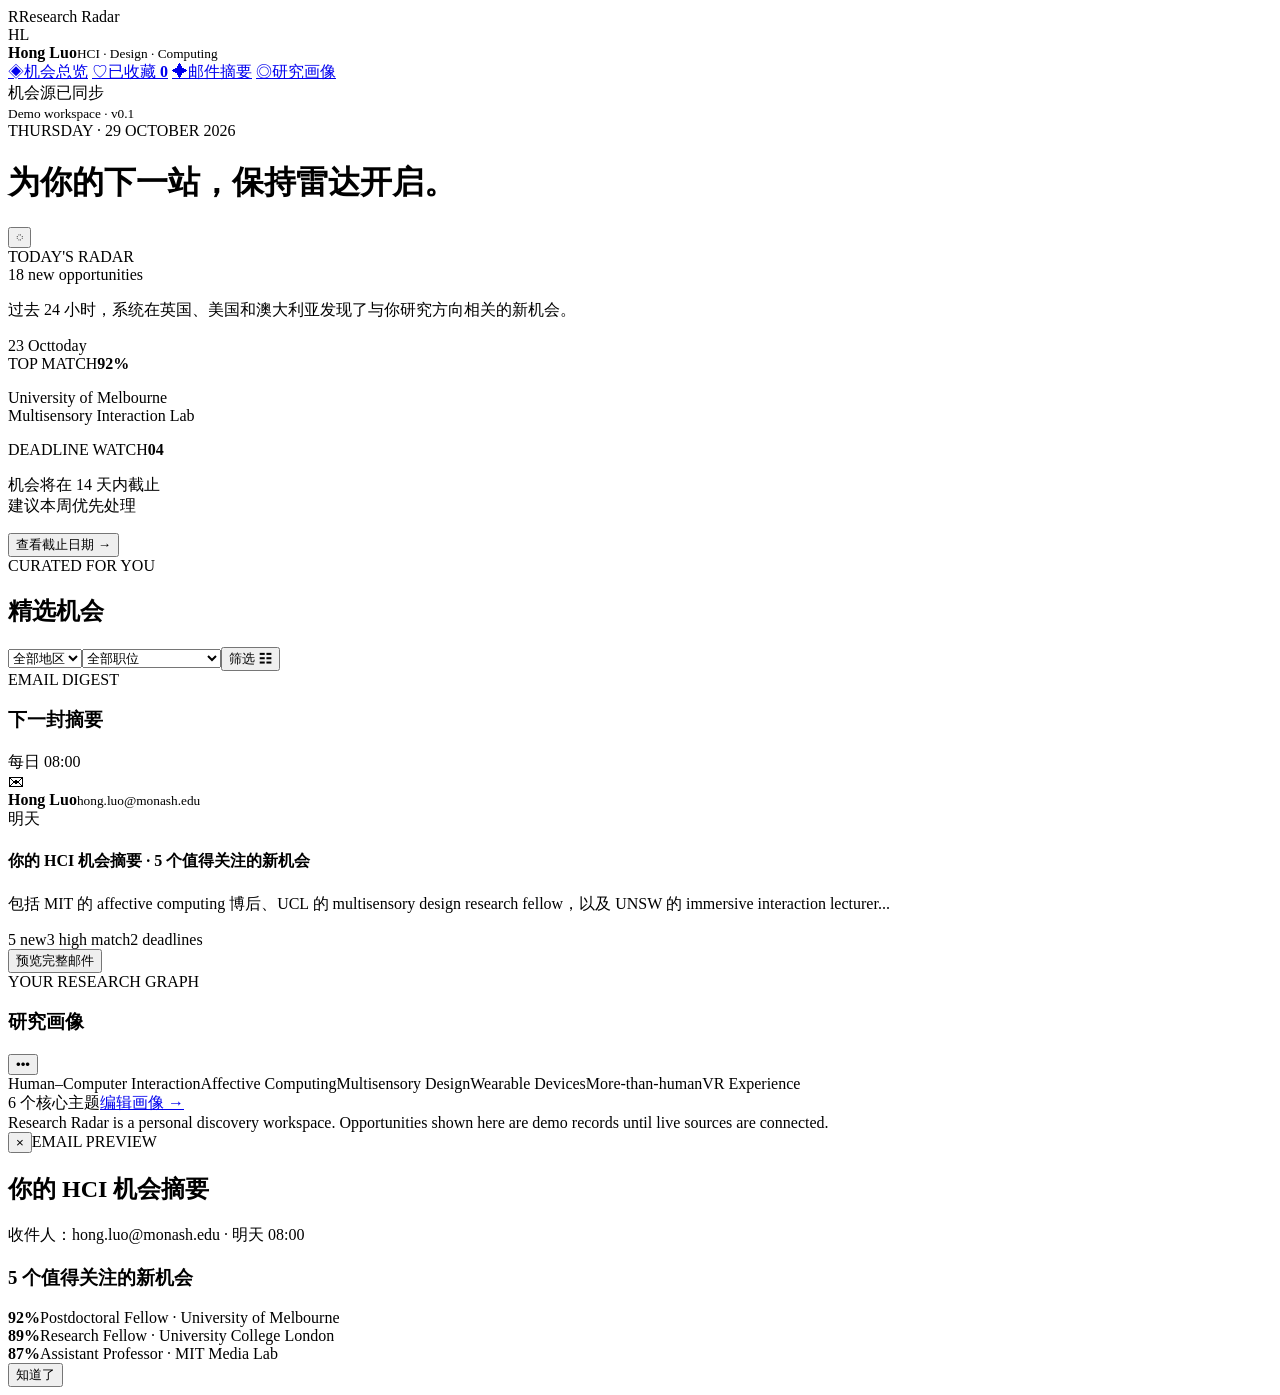
==== research-radar/index.html @ 050c94fa "Add Research Radar prototype (index.html)" ====
<!doctype html>
<html lang="zh-CN">
<head>
  <meta charset="utf-8" />
  <meta name="viewport" content="width=device-width, initial-scale=1" />
  <title>Research Radar · Academic opportunities</title>
  <link rel="preconnect" href="https://fonts.googleapis.com">
  <link rel="preconnect" href="https://fonts.gstatic.com" crossorigin>
  <link href="https://fonts.googleapis.com/css2?family=DM+Mono:wght@400;500&family=Manrope:wght@400;500;600;700;800&display=swap" rel="stylesheet">
  <link rel="stylesheet" href="styles.css" />
</head>
<body>
  <div class="shell">
    <aside class="sidebar">
      <div class="brand"><span class="brand-mark">R</span><span>Research Radar</span></div>
      <div class="profile-card">
        <div class="avatar">HL</div>
        <div><strong>Hong Luo</strong><small>HCI · Design · Computing</small></div>
        <span class="status-dot"></span>
      </div>
      <nav>
        <a class="active" href="#dashboard"><span>◈</span>机会总览</a>
        <a href="#saved"><span>♡</span>已收藏 <b id="savedCount">0</b></a>
        <a href="#digest"><span>✦</span>邮件摘要</a>
        <a href="#profile"><span>◎</span>研究画像</a>
      </nav>
      <div class="sidebar-bottom"><div class="sync-pill"><i></i>机会源已同步</div><small>Demo workspace · v0.1</small></div>
    </aside>

    <main class="main" id="dashboard">
      <header class="topbar"><div><span class="eyebrow">THURSDAY · 29 OCTOBER 2026</span><h1>为你的下一站，保持雷达开启。</h1></div><button class="icon-btn" title="通知">◌<span class="notification"></span></button></header>
      <section class="hero-grid">
        <div class="hero-card"><div class="hero-kicker">TODAY'S RADAR</div><div class="hero-number">18 <span>new opportunities</span></div><p>过去 24 小时，系统在英国、美国和澳大利亚发现了与你研究方向相关的新机会。</p><div class="mini-bars"><span style="height:38%"></span><span style="height:62%"></span><span style="height:47%"></span><span style="height:75%"></span><span style="height:55%"></span><span style="height:92%"></span><span class="today" style="height:82%"></span></div><div class="bar-labels"><span>23 Oct</span><span>today</span></div></div>
        <div class="stat-card"><span class="eyebrow">TOP MATCH</span><strong>92%</strong><p>University of Melbourne<br><span>Multisensory Interaction Lab</span></p><div class="match-line"><i></i><i></i><i></i><i></i><i></i></div></div>
        <div class="stat-card warm"><span class="eyebrow">DEADLINE WATCH</span><strong>04</strong><p>机会将在 14 天内截止<br><span>建议本周优先处理</span></p><button class="text-btn" data-scroll="opportunities">查看截止日期 →</button></div>
      </section>

      <section class="section-head" id="opportunities"><div><span class="eyebrow">CURATED FOR YOU</span><h2>精选机会</h2></div><div class="controls"><select id="regionFilter"><option value="all">全部地区</option><option>英国</option><option>美国</option><option>澳大利亚</option></select><select id="roleFilter"><option value="all">全部职位</option><option>Postdoctoral Fellow</option><option>Research Fellow</option><option>Lecturer</option><option>Assistant Professor</option></select><button class="filter-btn" id="filterBtn">筛选 <span>☷</span></button></div></section>
      <div class="opportunity-list" id="opportunityList"></div>

      <section class="bottom-grid">
        <div class="panel digest-panel" id="digest"><div class="panel-head"><div><span class="eyebrow">EMAIL DIGEST</span><h3>下一封摘要</h3></div><span class="live-label"><i></i>每日 08:00</span></div><div class="email-preview"><div class="email-top"><span class="mail-icon">✉</span><div><strong>Hong Luo</strong><small>hong.luo@monash.edu</small></div><span class="email-date">明天</span></div><h4>你的 HCI 机会摘要 · 5 个值得关注的新机会</h4><p>包括 MIT 的 affective computing 博后、UCL 的 multisensory design research fellow，以及 UNSW 的 immersive interaction lecturer...</p><div class="email-tags"><span>5 new</span><span>3 high match</span><span>2 deadlines</span></div></div><button class="outline-btn" id="previewBtn">预览完整邮件</button></div>
        <div class="panel profile-panel" id="profile"><div class="panel-head"><div><span class="eyebrow">YOUR RESEARCH GRAPH</span><h3>研究画像</h3></div><button class="more-btn">•••</button></div><div class="tag-cloud"><span class="tag hot">Human–Computer Interaction</span><span class="tag">Affective Computing</span><span class="tag hot">Multisensory Design</span><span class="tag">Wearable Devices</span><span class="tag">More-than-human</span><span class="tag">VR Experience</span></div><div class="profile-foot"><span>6 个核心主题</span><a href="#profile">编辑画像 →</a></div></div>
      </section>
      <footer>Research Radar is a personal discovery workspace. Opportunities shown here are demo records until live sources are connected.</footer>
    </main>
  </div>
  <div class="toast" id="toast"></div>
  <div class="modal-backdrop" id="modal"><div class="modal"><button class="close" id="closeModal">×</button><span class="eyebrow">EMAIL PREVIEW</span><h2>你的 HCI 机会摘要</h2><p class="muted">收件人：hong.luo@monash.edu · 明天 08:00</p><div class="modal-email"><h3>5 个值得关注的新机会</h3><div class="modal-row"><b>92%</b><span>Postdoctoral Fellow · University of Melbourne</span></div><div class="modal-row"><b>89%</b><span>Research Fellow · University College London</span></div><div class="modal-row"><b>87%</b><span>Assistant Professor · MIT Media Lab</span></div></div><button class="primary-btn" id="closeModal2">知道了</button></div></div>
  <script src="app.js"></script>
</body>
</html>
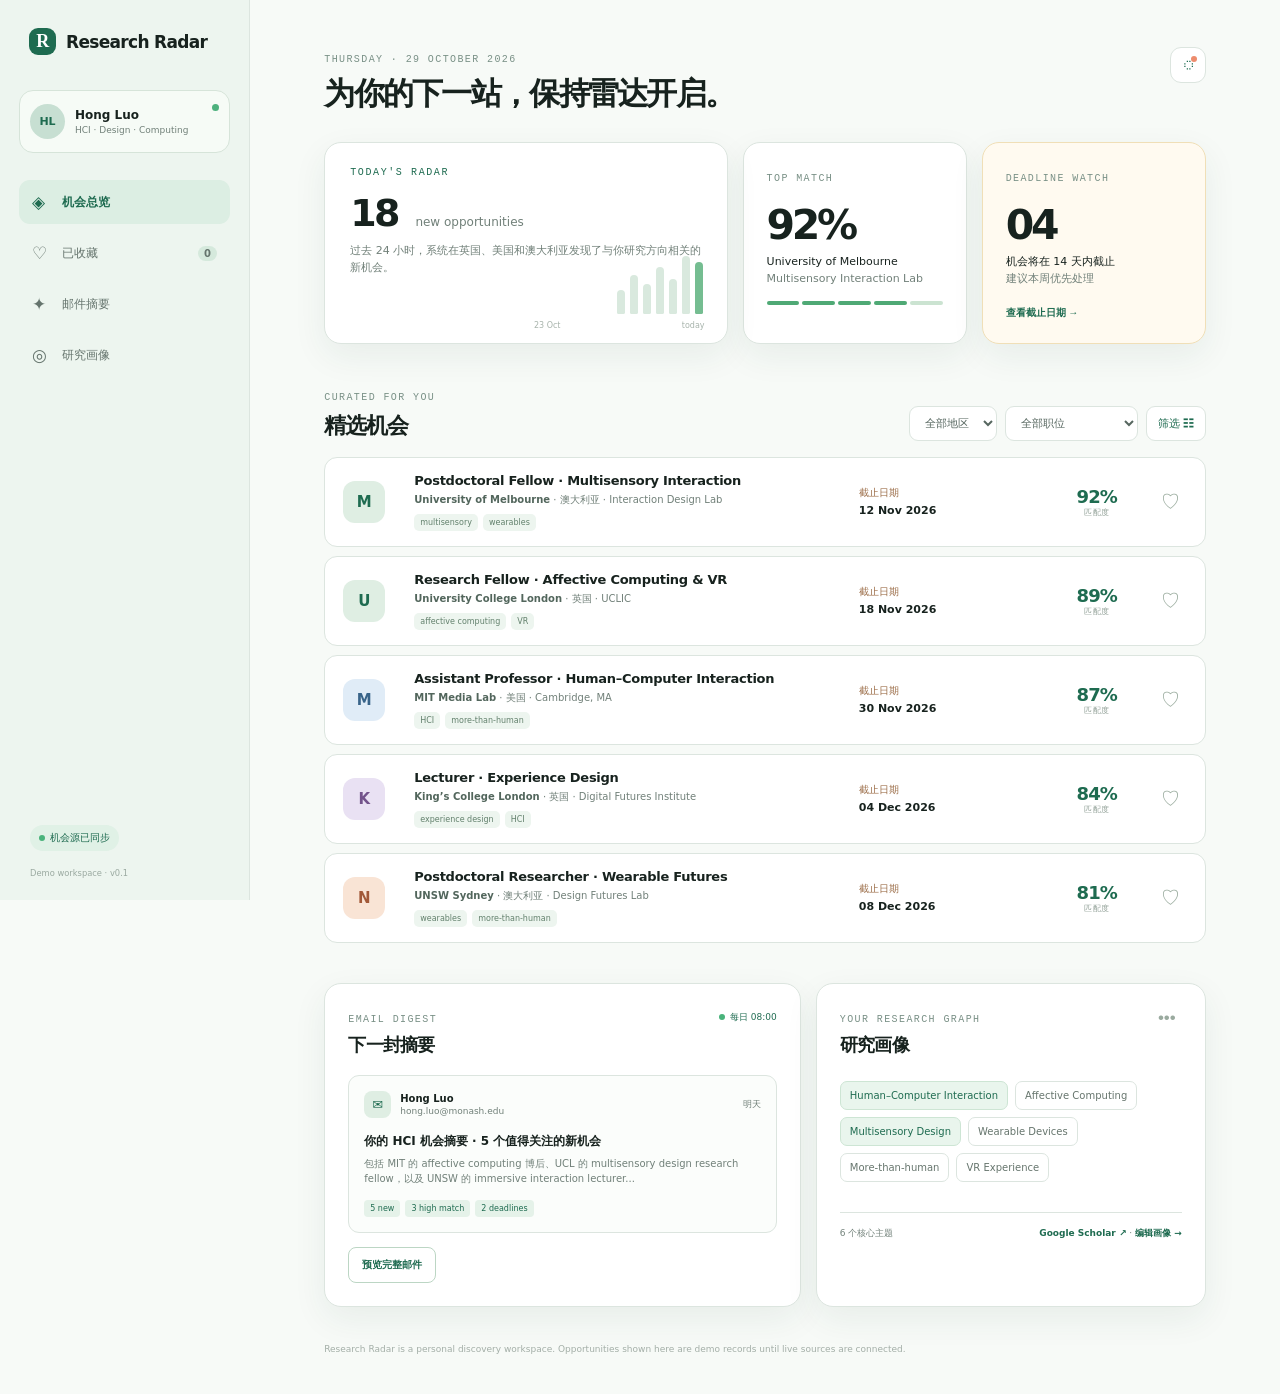
==== commit 450e1f12: "Link Research Radar to Hong Luo Google Scholar profile" ====
--- a/research-radar/index.html
+++ b/research-radar/index.html
@@ -40,7 +40,7 @@
 
       <section class="bottom-grid">
         <div class="panel digest-panel" id="digest"><div class="panel-head"><div><span class="eyebrow">EMAIL DIGEST</span><h3>下一封摘要</h3></div><span class="live-label"><i></i>每日 08:00</span></div><div class="email-preview"><div class="email-top"><span class="mail-icon">✉</span><div><strong>Hong Luo</strong><small>hong.luo@monash.edu</small></div><span class="email-date">明天</span></div><h4>你的 HCI 机会摘要 · 5 个值得关注的新机会</h4><p>包括 MIT 的 affective computing 博后、UCL 的 multisensory design research fellow，以及 UNSW 的 immersive interaction lecturer...</p><div class="email-tags"><span>5 new</span><span>3 high match</span><span>2 deadlines</span></div></div><button class="outline-btn" id="previewBtn">预览完整邮件</button></div>
-        <div class="panel profile-panel" id="profile"><div class="panel-head"><div><span class="eyebrow">YOUR RESEARCH GRAPH</span><h3>研究画像</h3></div><button class="more-btn">•••</button></div><div class="tag-cloud"><span class="tag hot">Human–Computer Interaction</span><span class="tag">Affective Computing</span><span class="tag hot">Multisensory Design</span><span class="tag">Wearable Devices</span><span class="tag">More-than-human</span><span class="tag">VR Experience</span></div><div class="profile-foot"><span>6 个核心主题</span><a href="#profile">编辑画像 →</a></div></div>
+        <div class="panel profile-panel" id="profile"><div class="panel-head"><div><span class="eyebrow">YOUR RESEARCH GRAPH</span><h3>研究画像</h3></div><button class="more-btn">•••</button></div><div class="tag-cloud"><span class="tag hot">Human–Computer Interaction</span><span class="tag">Affective Computing</span><span class="tag hot">Multisensory Design</span><span class="tag">Wearable Devices</span><span class="tag">More-than-human</span><span class="tag">VR Experience</span></div><div class="profile-foot"><span>6 个核心主题</span><span><a href="https://scholar.google.com/citations?user=FDxBogE&amp;hl=en&amp;oi=sra" target="_blank" rel="noreferrer">Google Scholar ↗</a> · <a href="#profile">编辑画像 →</a></span></div></div>
       </section>
       <footer>Research Radar is a personal discovery workspace. Opportunities shown here are demo records until live sources are connected.</footer>
     </main>
--- a/research-radar/styles.css
+++ b/research-radar/styles.css
@@ -0,0 +1,3 @@
+:root{--ink:#17221e;--muted:#718079;--line:#dce5df;--paper:#f7faf7;--card:#fff;--green:#1e6b50;--mint:#dceee3;--yellow:#f8e8b5;--coral:#ed8c6d;--shadow:0 12px 34px rgba(32,67,52,.07)}*{box-sizing:border-box}html{scroll-behavior:smooth}body{margin:0;background:var(--paper);color:var(--ink);font-family:Manrope,system-ui,sans-serif}.shell{display:flex;min-height:100vh}.sidebar{width:250px;background:#edf5ef;border-right:1px solid var(--line);padding:28px 19px 22px;display:flex;flex-direction:column;position:fixed;inset:0 auto 0 0}.brand{font-weight:800;letter-spacing:-.04em;font-size:17px;display:flex;align-items:center;gap:10px;margin:0 10px 35px}.brand-mark{display:grid;place-items:center;width:27px;height:27px;border-radius:9px;background:var(--green);color:#fff;font-family:Georgia,serif;font-size:18px}.profile-card{display:flex;align-items:center;gap:10px;padding:13px 10px;border:1px solid #d6e4d9;background:#f6fbf6;border-radius:14px;margin-bottom:27px}.avatar{width:35px;height:35px;border-radius:50%;background:#c7dfd2;color:var(--green);display:grid;place-items:center;font-size:11px;font-weight:800}.profile-card strong,.profile-card small{display:block}.profile-card strong{font-size:12px}.profile-card small{color:var(--muted);font-size:9px;margin-top:3px}.status-dot{width:7px;height:7px;background:#4db17d;border-radius:50%;margin-left:auto;align-self:flex-start}.sidebar nav{display:grid;gap:7px}.sidebar nav a{color:#65746d;text-decoration:none;font-size:12px;padding:12px 13px;border-radius:11px;display:flex;align-items:center;gap:12px}.sidebar nav a span{font-size:17px;width:18px}.sidebar nav a b{font-size:10px;margin-left:auto;background:#d5e9dc;padding:2px 6px;border-radius:10px}.sidebar nav a.active,.sidebar nav a:hover{color:var(--green);background:#dceee3;font-weight:700}.sidebar-bottom{margin-top:auto;color:#9aa9a0;font-size:10px;display:grid;gap:17px;padding:0 11px}.sync-pill{color:var(--green);background:#e0f1e6;width:max-content;padding:6px 9px;border-radius:20px;font-size:10px}.sync-pill i,.live-label i{display:inline-block;width:6px;height:6px;border-radius:50%;background:#49b37b;margin-right:5px}.main{margin-left:250px;width:calc(100% - 250px);max-width:1400px;padding:47px 5.8vw 40px}.topbar{display:flex;justify-content:space-between;align-items:flex-start;margin-bottom:31px}.eyebrow{font:500 10px 'DM Mono',monospace;letter-spacing:.14em;color:#799086}.topbar h1{font-size:31px;letter-spacing:-.055em;line-height:1.12;margin:10px 0 0;font-weight:700}.icon-btn{background:var(--card);border:1px solid var(--line);width:36px;height:36px;border-radius:11px;font-size:20px;color:var(--green);position:relative}.notification{width:6px;height:6px;border-radius:50%;background:var(--coral);position:absolute;top:8px;right:8px}.hero-grid{display:grid;grid-template-columns:1.8fr 1fr 1fr;gap:15px;margin-bottom:41px}.hero-card,.stat-card,.panel{background:var(--card);border:1px solid var(--line);border-radius:17px;box-shadow:var(--shadow)}.hero-card{padding:24px 25px 19px;min-height:190px;position:relative;overflow:hidden}.hero-kicker{font:500 10px 'DM Mono',monospace;color:var(--green);letter-spacing:.16em}.hero-number{font-size:38px;letter-spacing:-.07em;font-weight:800;margin-top:13px}.hero-number span{font-size:12px;letter-spacing:0;color:var(--muted);font-weight:500;margin-left:7px}.hero-card p{font-size:11px;line-height:1.6;color:var(--muted);max-width:385px;margin:7px 0}.mini-bars{position:absolute;right:24px;bottom:29px;display:flex;align-items:end;gap:5px;height:63px}.mini-bars span{display:block;width:8px;border-radius:5px 5px 2px 2px;background:#d9e9de}.mini-bars .today{background:#75bd91}.bar-labels{position:absolute;right:22px;bottom:13px;left:52%;display:flex;justify-content:space-between;color:#a7b3ab;font-size:8px}.stat-card{padding:23px;min-height:190px}.stat-card strong{display:block;font-size:41px;letter-spacing:-.08em;margin-top:16px}.stat-card p{font-size:11px;line-height:1.55;margin:4px 0;color:var(--ink)}.stat-card p span{color:var(--muted)}.warm{background:#fffaf0;border-color:#f0dfb7}.match-line{display:flex;gap:3px;margin-top:14px}.match-line i{height:4px;flex:1;background:#cbe3d1;border-radius:4px}.match-line i:first-child,.match-line i:nth-child(2),.match-line i:nth-child(3),.match-line i:nth-child(4){background:#4fa975}.text-btn{border:0;background:none;color:var(--green);padding:0;font:600 10px Manrope;margin-top:15px}.section-head{display:flex;justify-content:space-between;align-items:end;margin-bottom:16px}.section-head h2{font-size:22px;letter-spacing:-.05em;margin:7px 0 0}.controls{display:flex;gap:8px}.controls select,.filter-btn{font:500 11px Manrope;color:#576760;background:var(--card);border:1px solid var(--line);padding:9px 11px;border-radius:9px}.filter-btn{color:var(--green);cursor:pointer}.opportunity-list{display:grid;gap:9px}.opportunity{display:grid;grid-template-columns:54px 1fr 180px 82px 32px;align-items:center;gap:17px;padding:15px 18px;background:#fff;border:1px solid var(--line);border-radius:13px;transition:.2s}.opportunity:hover{border-color:#9bc5aa;transform:translateY(-1px);box-shadow:var(--shadow)}.logo{width:42px;height:42px;border-radius:12px;display:grid;place-items:center;font-weight:800;font-size:15px;color:var(--green);background:#dfeee3}.logo.blue{background:#e0ecf7;color:#386489}.logo.orange{background:#f9e4d5;color:#a25938}.logo.purple{background:#e9e1f3;color:#73538b}.opp-main h3{font-size:13px;margin:0 0 5px;letter-spacing:-.02em}.opp-main p{font-size:10px;color:var(--muted);margin:0}.opp-main p b{color:#52665c;font-weight:600}.opp-tags{display:flex;gap:5px;flex-wrap:wrap;margin-top:7px}.opp-tag{font-size:8px;color:#62806c;background:#edf5ef;padding:4px 6px;border-radius:5px}.deadline{font-size:10px;color:#9a6b45}.deadline strong{display:block;color:var(--ink);font-size:11px;margin-top:4px}.score{text-align:center;color:var(--green);font-size:18px;font-weight:800;letter-spacing:-.05em}.score small{font-size:8px;display:block;letter-spacing:.03em;color:#91a097;font-weight:500}.save{border:0;background:none;color:#9bac9f;font-size:19px;cursor:pointer}.save.saved{color:var(--coral)}.bottom-grid{display:grid;grid-template-columns:1.1fr .9fr;gap:15px;margin-top:40px}.panel{padding:23px}.panel-head{display:flex;align-items:start;justify-content:space-between}.panel h3{font-size:18px;letter-spacing:-.04em;margin:7px 0 0}.live-label{font-size:9px;color:var(--green);margin-top:4px}.email-preview{border:1px solid var(--line);border-radius:11px;margin-top:18px;padding:15px;background:#fbfdfb}.email-top{display:flex;align-items:center;gap:9px}.mail-icon{width:27px;height:27px;background:#dfeee3;border-radius:8px;display:grid;place-items:center;font-size:13px;color:var(--green)}.email-top strong,.email-top small{display:block}.email-top strong{font-size:10px}.email-top small{font-size:9px;color:var(--muted);margin-top:2px}.email-date{margin-left:auto;font-size:9px;color:var(--muted)}.email-preview h4{font-size:12px;margin:15px 0 6px}.email-preview p{font-size:10px;color:var(--muted);line-height:1.55;margin:0}.email-tags{display:flex;gap:5px;margin-top:13px}.email-tags span{font-size:8px;color:var(--green);background:#e5f2e9;padding:4px 6px;border-radius:4px}.outline-btn,.primary-btn{font:600 10px Manrope;border-radius:8px;padding:10px 13px;cursor:pointer}.outline-btn{margin-top:14px;background:#fff;border:1px solid #bcd6c4;color:var(--green)}.tag-cloud{display:flex;flex-wrap:wrap;gap:7px;margin:24px 0 30px}.tag{font-size:10px;border:1px solid var(--line);padding:8px 9px;border-radius:7px;color:#66756d}.tag.hot{color:var(--green);background:#e9f5ed;border-color:#cde5d4}.profile-foot{border-top:1px solid var(--line);padding-top:14px;font-size:9px;color:var(--muted);display:flex;justify-content:space-between}.profile-foot a{color:var(--green);text-decoration:none;font-weight:700}.more-btn{border:0;background:none;color:#9aaa9f;font-size:17px}footer{font-size:9px;color:#a3aea7;margin-top:37px}.toast{position:fixed;right:26px;bottom:24px;background:#173d2e;color:#fff;font-size:11px;padding:12px 15px;border-radius:9px;opacity:0;transform:translateY(10px);transition:.25s;pointer-events:none}.toast.show{opacity:1;transform:translateY(0)}.modal-backdrop{position:fixed;inset:0;background:rgba(19,38,29,.32);display:none;place-items:center;padding:20px}.modal-backdrop.open{display:grid}.modal{width:min(470px,100%);background:#fff;border-radius:18px;padding:30px;position:relative;box-shadow:0 20px 60px #183e2e33}.modal h2{font-size:24px;letter-spacing:-.05em;margin:10px 0 5px}.muted{font-size:10px;color:var(--muted)}.close{position:absolute;right:18px;top:14px;border:0;background:none;font-size:25px;color:#94a198}.modal-email{background:#f4f9f5;border:1px solid var(--line);border-radius:10px;padding:13px;margin:22px 0}.modal-email h3{font-size:13px;margin:0 0 13px}.modal-row{border-top:1px solid #dbe9de;padding:11px 0;display:flex;gap:14px;align-items:center;font-size:10px}.modal-row b{color:var(--green);font-size:16px}.primary-btn{background:var(--green);color:#fff;border:0}
+@media(max-width:960px){.sidebar{width:210px}.main{margin-left:210px;width:calc(100% - 210px);padding-inline:4vw}.hero-grid{grid-template-columns:1fr 1fr}.hero-card{grid-column:1/-1}.opportunity{grid-template-columns:42px 1fr 72px 30px}.deadline{display:none}.bottom-grid{grid-template-columns:1fr}}
+@media(max-width:650px){.sidebar{position:static;width:100%;height:auto;padding:15px;display:block}.shell{display:block}.profile-card{display:none}.brand{margin:0}.sidebar nav{display:flex;overflow:auto;margin-top:15px}.sidebar nav a{white-space:nowrap}.sidebar-bottom{display:none}.main{margin:0;width:100%;padding:28px 18px}.topbar h1{font-size:25px}.hero-grid{grid-template-columns:1fr 1fr}.stat-card{padding:17px}.stat-card strong{font-size:32px}.section-head{display:block}.controls{margin-top:15px;overflow:auto}.opportunity{grid-template-columns:38px 1fr 32px;gap:10px;padding:13px}.score{grid-column:3;grid-row:1/3}.opp-main h3{font-size:12px}.opportunity .logo{width:34px;height:34px;font-size:12px}.bottom-grid{margin-top:28px}}
